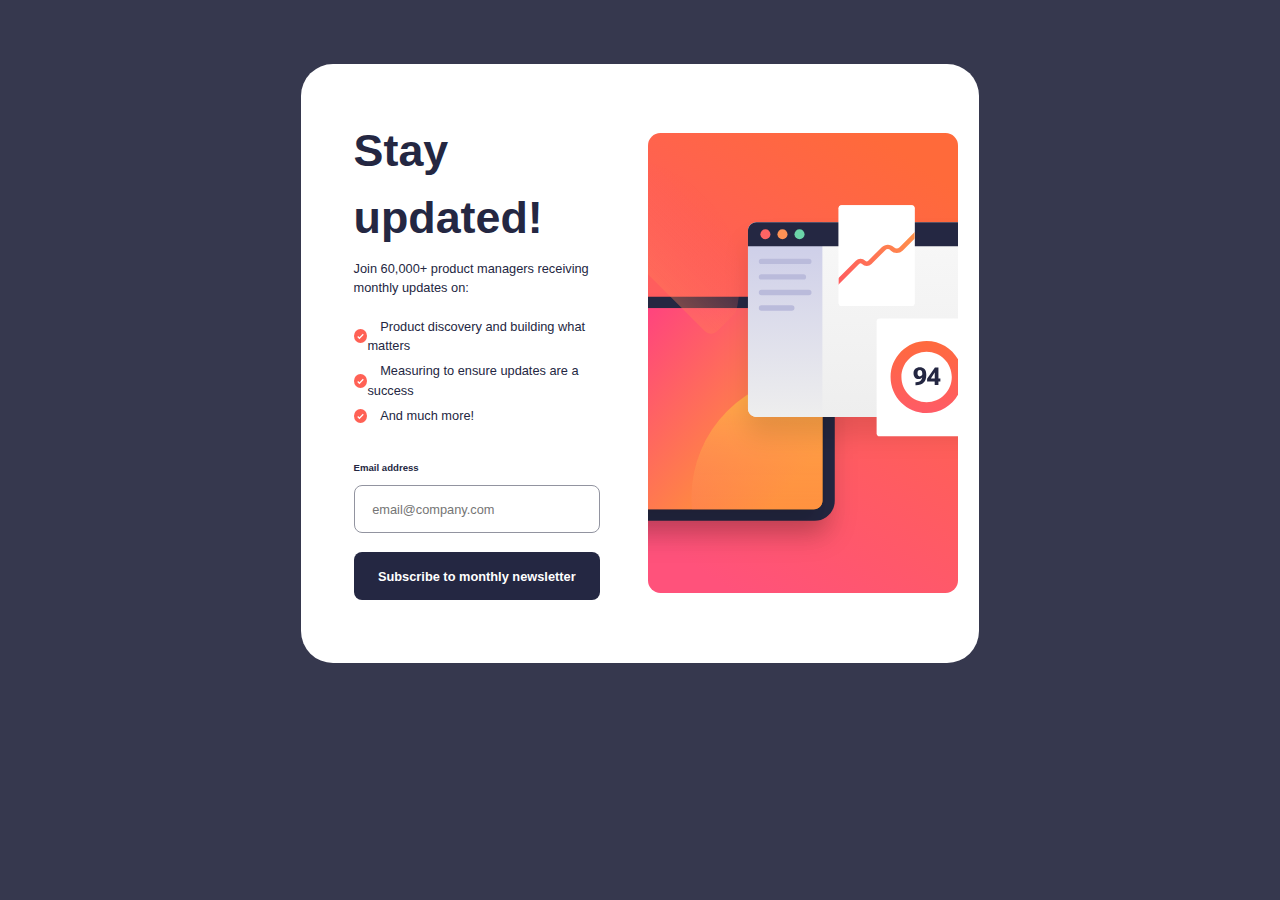
==== index.html @ 0b00ab98 "Newsletter sign up with success message main" ====
<!DOCTYPE html>
<html lang="en">

<head>
  <meta charset="UTF-8">
  <meta name="viewport" content="width=device-width, initial-scale=1.0">
  <!-- displays site properly based on user's device -->

  <link rel="icon" type="image/png" sizes="32x32" href="./assets/images/favicon-32x32.png">

  <!-- css -->
  <link rel="stylesheet" href="./css/style.css">
  <link rel="stylesheet" href="./css/mobile.css">

  <title>Frontend Mentor | Newsletter sign-up form with success message</title>
</head>

<body>

  <!-- Sign-up form start -->

  <main>
    <section class="bg-white">
      <div class="container">
        <picture>
          <source media="(max-width: 40.625rem)" srcset="./assets/images/illustration-sign-up-mobile.svg">
          <img src="./assets/images/illustration-sign-up-desktop.svg" alt="Sign-up illustration"
            class="sign-up-illustration">
        </picture>
        <div class="form-container">
          <h1>Stay updated!</h1>
          <p>Join 60,000+ product managers receiving monthly updates on:</p>
          <ul>
            <li><img src="./assets/images/icon-list.svg" alt="list icon">Product discovery and building what matters
            </li>
            <li><img src="./assets/images/icon-list.svg" alt="list icon">Measuring to ensure updates are a success</li>
            <li><img src="./assets/images/icon-list.svg" alt="list icon">And much more!</li>
          </ul>
          <form action="#" method="POST" class="form">
            <label for="email">Email address</label>
            <input pattern="[A-Za-z0-9._+-]+@[A-Za-z0-9 -]+\.[a-z]{2,}" type="email" id="email" name="email"
              placeholder="email@company.com" required>
            <button type="submit" aria-expanded="undefined" class="btn">Subscribe to monthly newsletter</button>
          </form>
        </div>

      </div>
    </section>
  </main>

  <!-- Sign-up form end -->

  <!-- Success message start -->

  <!-- Thanks for subscribing!

  A confirmation email has been sent to ash@loremcompany.com.
  Please open it and click the button inside to confirm your subscription.

  Dismiss message -->

  <!-- Success message end -->

  <!-- <div class="attribution">
    Challenge by <a href="https://www.frontendmentor.io?ref=challenge" target="_blank">Frontend Mentor</a>.
    Coded by <a href="#">Your Name Here</a>.
  </div> -->
</body>

</html>
---- css/style.css ----
@font-face {
  font-family: "Roboto";
  font-weight: 400;
  src: url( "../fonts/Roboto-Regular.ttf" ) format( "truetype" );
}

@font-face {
  font-family: "Roboto";
  font-weight: 700;
  src: url( "../fonts/Roboto-Regular.ttf" ) format( "truetype" );
}

:root {
  /* Primary color */
  --Color-Tomato: hsl(4, 100%, 67%);

  /* Neutral color */
  --Color-Dark-Slate-Grey: hsl(234, 29%, 20%);
  --Color-Charcoal-Grey: hsl(235, 18%, 26%);
  --Color-Grey: hsl(231, 7%, 60%);
  --Color-White: hsl(0, 0%, 100%);

  /* Font size */
  --Font-size-paragraph: 1em;
  --Font-size-09: 0.9em;
  --Font-size-08: 0.8em;
  --Font-size-06: 0.6em;

  /* Font family */
  --font-family: "Roboto", sans-serif;

  /* Font weight */
  --font-weight-400: 400;
  --font-weight-700: 700;

  /* Margins */
  --Margin-top-05rem: 0.5rem;
  --Margin-top-1rem: 1rem;
}

#root, #__next {
  isolation: isolate;
}

/* 1. Use a more-intuitive box-sizing model */
*, *::before, *::after {
  box-sizing: border-box;
}

/* 2. Remove default margin */
* {
  margin: 0;
}

body {
  /* 3. Add accessible line-height */
  background: var(--Color-Charcoal-Grey);
  color: var(--Color-Dark-Slate-Grey);
  font-family: var(--font-family);
  font-size: var(--Font-size-paragraph);
  font-weight: var(--font-weight-400);
  line-height: 1.5;

  /* 4. Improve text rendering */
  -webkit-font-smoothing: antialiased;
}

ul {
  list-style-type: none;
}

/* 5. Improve media defaults */
img, picture, video, canvas, svg {
  display: block;
  max-width: 100%;
  height: auto;
}

/* 6. Inherit fonts for form controls */
input, button, textarea, select {
  font: inherit;
}

/* 7. Avoid text overflows */
p, h1, h2, h3, h4, h5, h6 {
  overflow-wrap: break-word;
}

/* 8. Improve line wrapping */
p {
  text-wrap: pretty;
}
h1, h2, h3, h4, h5, h6 {
  text-wrap: balance;
}

/* White background */
.bg-white {
  background: var(--Color-White);
  margin: 4rem auto;
  width: 53%;
  padding: 1.3rem;
  border-radius: 2em;
}

.container {
  /* display: flex;
  flex-direction: row-reverse; */

  display: grid;
  grid-template-columns: repeat(2, 1fr);
  gap: 1rem;
  grid-auto-rows: 1fr;
  align-items: center;
}

picture {
  width: auto;
  order: 1;
}

/* form-container */
.form-container {
  display: flex;
  flex-direction: column;
  /* justify-content: center; */
  flex-wrap: wrap;
  width: auto;
  padding: 2rem;
}

.form-container ul, li {
  margin: 0;
  padding: 0;
}

.form-container ul {
  display: flex;
  flex-direction: column;
  justify-content: start;
  margin-top: var(--Margin-top-1rem);
  text-indent: var(--Font-size-08);
}

.form-container ul li {
  display: flex;
  align-items: center;
  font-size: var(--Font-size-08);
  margin: 0.2rem 0;
}

.form-container ul li img {
  width: 5.6%;
}

/* Text styling */
.form-container h1 {
  font-size: 2.8em;
}

.form-container p {
  font-size: var(--Font-size-08);
  margin-top: var(--Margin-top-05rem);
}

/* Form styling */
.form {
  display: flex;
  flex-direction: column;
  margin-top: var(--Margin-top-1rem);
}

/* Label styling */
.form label {
  font-size: var(--Font-size-06);
  font-weight: var(--font-weight-700);
  margin-top: var(--Margin-top-1rem);
}

/* Input styling */

.form input,
button {
  margin: 0.6rem 0;
  padding: 0.7rem 0;
  border-radius: 0.5rem;
}

.form input[type="email"] {
  background-color: transparent;
  border: 0.8px solid var(--Color-Grey);
  padding-left: 1.1em;
  outline: none;
}

.form input[type="email"]::placeholder {
  font-size: var(--Font-size-08);
}

/* Button styling */
.form button {
  background-color: var(--Color-Dark-Slate-Grey);
  color: var(--Color-White);
  font-weight: var(--font-weight-700);
  font-size: var(--Font-size-08);
  padding: 0.9rem 0;
  cursor: pointer;
  border: none;
  transition: all ease-in-out 0.2s;
}

.form button:hover {
  background-color: var(--Color-Tomato);
}
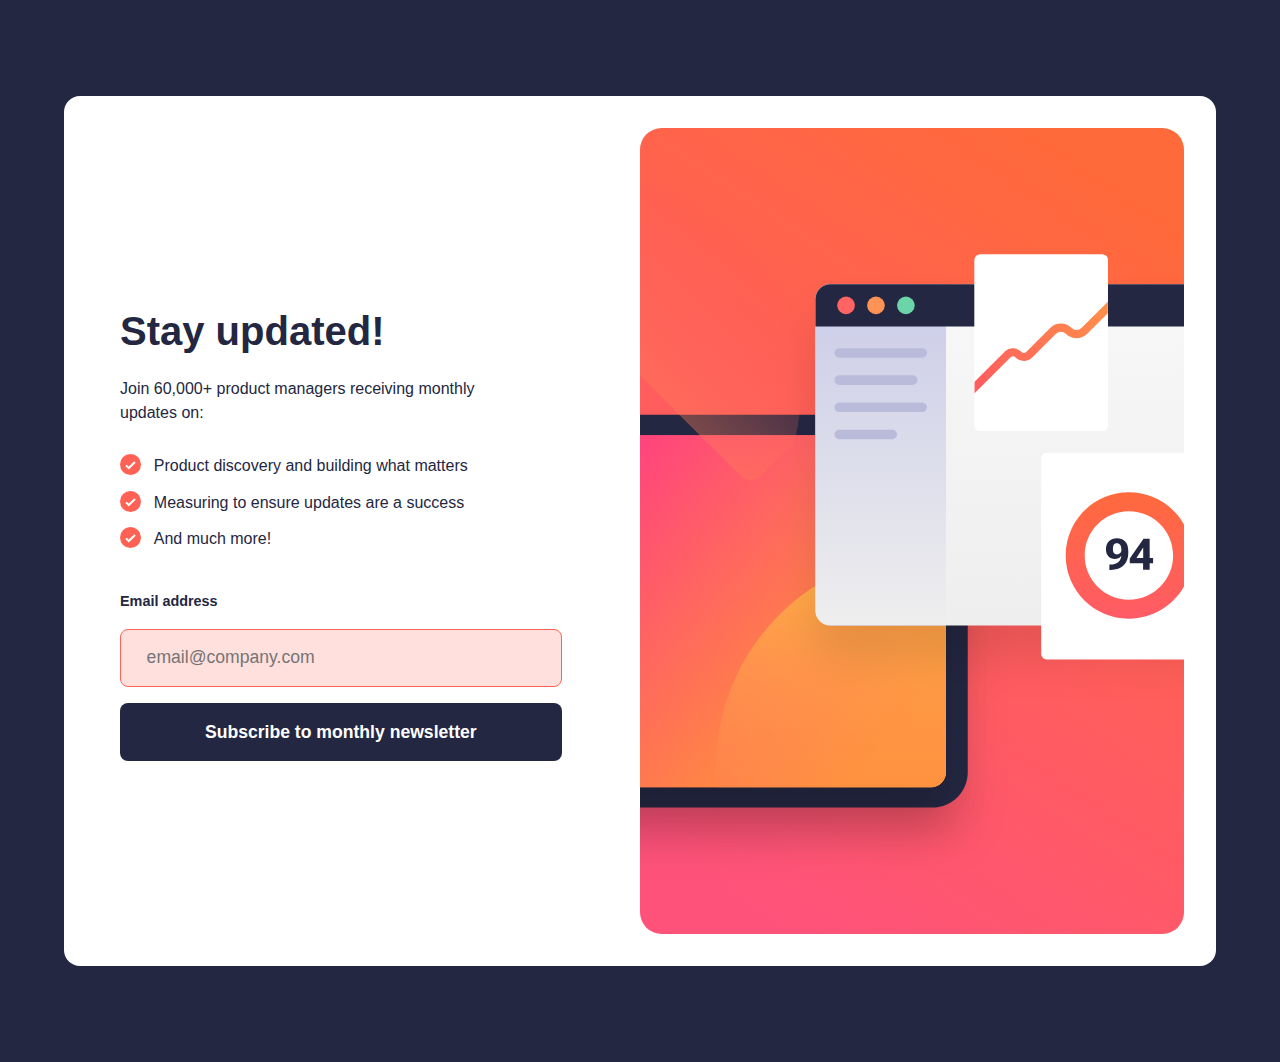
==== commit 4ba35b84: "newsletter sign up with success message main" ====
--- a/index.html
+++ b/index.html
@@ -10,7 +10,7 @@
 
   <!-- css -->
   <link rel="stylesheet" href="./css/style.css">
-  <link rel="stylesheet" href="./css/mobile.css">
+  <link rel="stylesheet" href="./css/desktop.css">
 
   <title>Frontend Mentor | Newsletter sign-up form with success message</title>
 </head>
@@ -21,29 +21,26 @@
 
   <main>
     <section class="bg-white">
-      <div class="container">
-        <picture>
-          <source media="(max-width: 40.625rem)" srcset="./assets/images/illustration-sign-up-mobile.svg">
-          <img src="./assets/images/illustration-sign-up-desktop.svg" alt="Sign-up illustration"
-            class="sign-up-illustration">
-        </picture>
-        <div class="form-container">
-          <h1>Stay updated!</h1>
-          <p>Join 60,000+ product managers receiving monthly updates on:</p>
-          <ul>
-            <li><img src="./assets/images/icon-list.svg" alt="list icon">Product discovery and building what matters
-            </li>
-            <li><img src="./assets/images/icon-list.svg" alt="list icon">Measuring to ensure updates are a success</li>
-            <li><img src="./assets/images/icon-list.svg" alt="list icon">And much more!</li>
-          </ul>
-          <form action="#" method="POST" class="form">
-            <label for="email">Email address</label>
-            <input pattern="[A-Za-z0-9._+-]+@[A-Za-z0-9 -]+\.[a-z]{2,}" type="email" id="email" name="email"
-              placeholder="email@company.com" required>
-            <button type="submit" aria-expanded="undefined" class="btn">Subscribe to monthly newsletter</button>
-          </form>
-        </div>
-
+      <picture>
+        <source media="(min-width: 680px)" srcset="./assets/images/illustration-sign-up-desktop.svg">
+        <img src="./assets/images/illustration-sign-up-mobile.svg" alt="Sign-up illustration"
+          class="sign-up-illustration">
+      </picture>
+      <div class="form-container">
+        <h1>Stay updated!</h1>
+        <p>Join 60,000+ product managers receiving monthly updates on:</p>
+        <ul>
+          <li><img src="./assets/images/icon-list.svg" alt="list icon">Product discovery and building what matters
+          </li>
+          <li><img src="./assets/images/icon-list.svg" alt="list icon">Measuring to ensure updates are a success</li>
+          <li><img src="./assets/images/icon-list.svg" alt="list icon">And much more!</li>
+        </ul>
+        <form action="#" method="POST" class="form">
+          <label for="email">Email address</label>
+          <input type="email" title="Valid email required" id="email" name="email" placeholder="email@company.com"
+            required>
+          <button type="submit" aria-expanded="undefined" class="btn">Subscribe to monthly newsletter</button>
+        </form>
       </div>
     </section>
   </main>
--- a/css/style.css
+++ b/css/style.css
@@ -1,7 +1,9 @@
 @font-face {
   font-family: "Roboto";
+  src: 
+    local( "Roboto" ),
+    url( "../fonts/Roboto-Regular.ttf" ) format( "truetype" );
   font-weight: 400;
-  src: url( "../fonts/Roboto-Regular.ttf" ) format( "truetype" );
 }
 
 @font-face {
@@ -21,9 +23,11 @@
   --Color-White: hsl(0, 0%, 100%);
 
   /* Font size */
-  --Font-size-paragraph: 1em;
+  --Font-size-button: 1.1em;
+  --Font-size-1: 1em;
   --Font-size-09: 0.9em;
   --Font-size-08: 0.8em;
+  --Font-size-07: 0.7em;
   --Font-size-06: 0.6em;
 
   /* Font family */
@@ -54,7 +58,7 @@
 
 body {
   /* 3. Add accessible line-height */
-  background: var(--Color-Charcoal-Grey);
+  /* background: var(--Color-Charcoal-Grey); */
   color: var(--Color-Dark-Slate-Grey);
   font-family: var(--font-family);
   font-size: var(--Font-size-paragraph);
@@ -95,7 +99,7 @@
 }
 
 /* White background */
-.bg-white {
+/* .bg-white {
   background: var(--Color-White);
   margin: 4rem auto;
   width: 53%;
@@ -104,9 +108,6 @@
 }
 
 .container {
-  /* display: flex;
-  flex-direction: row-reverse; */
-
   display: grid;
   grid-template-columns: repeat(2, 1fr);
   gap: 1rem;
@@ -117,16 +118,15 @@
 picture {
   width: auto;
   order: 1;
-}
+} */
 
 /* form-container */
-.form-container {
+/* .form-container {
   display: flex;
   flex-direction: column;
-  /* justify-content: center; */
   flex-wrap: wrap;
   width: auto;
-  padding: 2rem;
+  padding: 2em;
 }
 
 .form-container ul, li {
@@ -151,35 +151,35 @@
 
 .form-container ul li img {
   width: 5.6%;
-}
+} */
 
 /* Text styling */
-.form-container h1 {
+/* .form-container h1 {
   font-size: 2.8em;
 }
 
 .form-container p {
   font-size: var(--Font-size-08);
   margin-top: var(--Margin-top-05rem);
-}
+} */
 
 /* Form styling */
-.form {
+/* .form {
   display: flex;
   flex-direction: column;
   margin-top: var(--Margin-top-1rem);
-}
+} */
 
 /* Label styling */
-.form label {
+/* .form label {
   font-size: var(--Font-size-06);
   font-weight: var(--font-weight-700);
   margin-top: var(--Margin-top-1rem);
-}
+} */
 
 /* Input styling */
 
-.form input,
+/* .form input,
 button {
   margin: 0.6rem 0;
   padding: 0.7rem 0;
@@ -195,10 +195,10 @@
 
 .form input[type="email"]::placeholder {
   font-size: var(--Font-size-08);
-}
+} */
 
 /* Button styling */
-.form button {
+/* .form button {
   background-color: var(--Color-Dark-Slate-Grey);
   color: var(--Color-White);
   font-weight: var(--font-weight-700);
@@ -211,4 +211,95 @@
 
 .form button:hover {
   background-color: var(--Color-Tomato);
+} */
+
+/* ***************************************************************************************************** */
+
+/* Mobile first */
+
+.sign-up-illustration {
+  width: 100%;
+}
+
+/* bg-white */
+.bg-white {
+  background: var(--Color-White);
+}
+
+/* form-container */
+.form-container {
+  padding: 1.5em;
+}
+
+/* form-container Text */
+.form-container h1 {
+  font-size: 2.5em;
+}
+
+.form-container p {
+  margin-top: var(--Margin-top-1rem);
+}
+
+/* form-container List */
+.form-container ul {
+  margin: 0;
+  padding: 0;
+  margin-top: 1.8rem;
+}
+
+.form-container ul li {
+  display: flex;
+  align-items: start;
+  gap: 0.8rem;
+  margin: 0.8rem 0;
+}
+
+/* Form styling */
+.form {
+  display: flex;
+  flex-direction: column;
+  gap: 1rem;
+  margin-top: 2.5rem;
+}
+
+.form label {
+  font-size: var(--Font-size-09);
+  font-weight: var(--font-weight-700);
+}
+
+.form input {
+  border: 1px solid var(--Color-Dark-Slate-Grey);
+  outline: none;
+}
+
+.form input:not(:focus):invalid {
+  background: hsl(4, 100%, 67%, 20%);
+  border: 1px solid var(--Color-Tomato);
+  outline-color: var(--Color-Tomato);
+}
+
+.form input, .form button {
+  padding: var(--Margin-top-1rem);
+  border-radius: 0.5rem;
+}
+
+.form input::placeholder {
+  font-size: var(--Font-size-button);
+  padding: 0 .6rem;
+}
+
+.form button {
+  background: var(--Color-Dark-Slate-Grey);
+  color: var(--Color-White);
+  font-size: var(--Font-size-button);
+  font-weight: var(--font-weight-700);
+  border: none;
+  outline: none;
+  cursor: pointer;
+  transition: all ease-in-out 0.2s;
+}
+
+.form button:hover {
+  background: var(--Color-Tomato);
+  box-shadow: 4px 4px 14px var(--Color-Tomato);
 }--- a/css/desktop.css
+++ b/css/desktop.css
@@ -0,0 +1,24 @@
+/* Media query */
+
+@media (min-width: 650px) {
+  body {
+    background: var(--Color-Dark-Slate-Grey);
+  }
+  .bg-white {
+    display: grid;
+    grid-template-columns: repeat(2, 1fr);
+    width: 90%;
+    margin: 6rem auto;
+    align-items: center;
+    padding: 2rem;
+    border-radius: 1rem;
+  }
+
+  picture {
+    order: 1;
+  }
+
+  .form-container {
+    width: 90%;
+  }
+}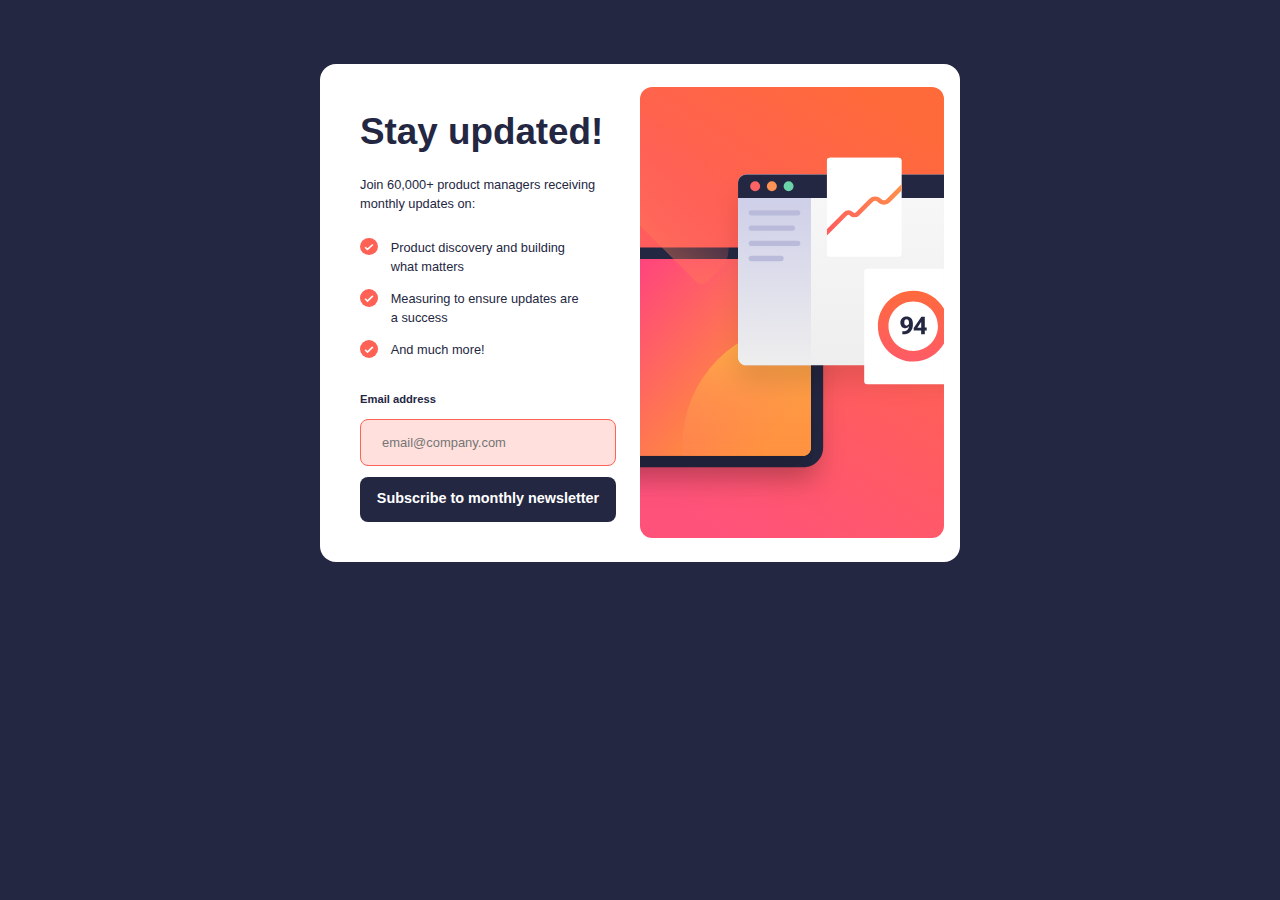
==== commit 168c0021: "newsletter sign up with success message main" ====
--- a/index.html
+++ b/index.html
@@ -44,24 +44,6 @@
       </div>
     </section>
   </main>
-
-  <!-- Sign-up form end -->
-
-  <!-- Success message start -->
-
-  <!-- Thanks for subscribing!
-
-  A confirmation email has been sent to ash@loremcompany.com.
-  Please open it and click the button inside to confirm your subscription.
-
-  Dismiss message -->
-
-  <!-- Success message end -->
-
-  <!-- <div class="attribution">
-    Challenge by <a href="https://www.frontendmentor.io?ref=challenge" target="_blank">Frontend Mentor</a>.
-    Coded by <a href="#">Your Name Here</a>.
-  </div> -->
 </body>
 
 </html>--- a/css/style.css
+++ b/css/style.css
@@ -224,6 +224,7 @@
 /* bg-white */
 .bg-white {
   background: var(--Color-White);
+  box-shadow: 4px 6px var(0, 0, 0, 0.2);
 }
 
 /* form-container */
@@ -233,10 +234,11 @@
 
 /* form-container Text */
 .form-container h1 {
-  font-size: 2.5em;
+  font-size: clamp(1.9rem, 1.095rem + 1.895vw, 2.8rem);
 }
 
 .form-container p {
+  font-size: clamp(0.8rem, 0.621rem + 0.421vw, 1rem);
   margin-top: var(--Margin-top-1rem);
 }
 
@@ -252,6 +254,7 @@
   align-items: start;
   gap: 0.8rem;
   margin: 0.8rem 0;
+  font-size: clamp(0.8rem, 0.621rem + 0.421vw, 1rem);
 }
 
 /* Form styling */
@@ -263,7 +266,7 @@
 }
 
 .form label {
-  font-size: var(--Font-size-09);
+  font-size: clamp(0.7rem, 0.521rem + 0.421vw, 0.9rem);
   font-weight: var(--font-weight-700);
 }
 
@@ -284,14 +287,14 @@
 }
 
 .form input::placeholder {
-  font-size: var(--Font-size-button);
+  font-size: clamp(0.8rem, 0.532rem + 0.632vw, 1.1rem);
   padding: 0 .6rem;
 }
 
 .form button {
   background: var(--Color-Dark-Slate-Grey);
   color: var(--Color-White);
-  font-size: var(--Font-size-button);
+  font-size: clamp(0.8rem, 0.532rem + 0.632vw, 1.1rem);
   font-weight: var(--font-weight-700);
   border: none;
   outline: none;
--- a/css/desktop.css
+++ b/css/desktop.css
@@ -1,6 +1,6 @@
 /* Media query */
 
-@media (min-width: 650px) {
+@media (min-width: 680px) and (max-width: 767px) {
   body {
     background: var(--Color-Dark-Slate-Grey);
   }
@@ -10,15 +10,329 @@
     width: 90%;
     margin: 6rem auto;
     align-items: center;
-    padding: 2rem;
-    border-radius: 1rem;
-  }
-
-  picture {
-    order: 1;
-  }
-
-  .form-container {
-    width: 90%;
-  }
-}+    padding: 1em;
+    border-radius: 1rem;
+  }
+
+  picture {
+    order: 1;
+  }
+
+  /* form-container */
+.form-container {
+  padding: 1.5em;
+}
+
+/* form-container Text */
+/* .form-container h1 {
+  font-size: 1.9em;
+} */
+
+.form-container p {
+  /* font-size: .9em; */
+  text-wrap: pretty;
+}
+
+/* form-container List */
+.form-container ul {
+  margin-top: 1.5rem;
+}
+
+.form-container ul img {
+  width: 7%;
+}
+
+.form-container ul li {
+  /* font-size: .9em; */
+  text-wrap: pretty;
+}
+
+/* Form styling */
+.form {
+  margin-top: 2rem;
+  gap: .7rem;
+}
+
+.form input::placeholder {
+  padding: 0 .6rem;
+}
+
+.form input, .form button {
+  /* font-size: .8em; */
+  padding: .8em;
+}
+}
+
+/* CSS for tablets in landscape */
+@media (min-width: 768px) and (max-width: 1024px) {
+  body {
+    background: var(--Color-Dark-Slate-Grey);
+  }
+  .bg-white {
+    display: grid;
+    grid-template-columns: repeat(2, 1fr);
+    width: 70%;
+    margin: 6rem auto;
+    align-items: center;
+    padding: 1em;
+    border-radius: 1rem;
+  }
+
+  picture {
+    order: 1;
+  }
+
+  /* form-container */
+.form-container {
+  padding: 1.5em;
+}
+
+/* form-container Text */
+/* .form-container h1 {
+  font-size: 1.9em;
+} */
+
+.form-container p {
+  /* font-size: .9em; */
+  text-wrap: pretty;
+}
+
+/* form-container List */
+.form-container ul {
+  margin-top: 1.5rem;
+}
+
+.form-container ul img {
+  width: 7%;
+}
+
+.form-container ul li {
+  /* font-size: .9em; */
+  text-wrap: pretty;
+}
+
+/* Form styling */
+.form {
+  margin-top: 2rem;
+  gap: .7rem;
+}
+
+.form input::placeholder {
+  padding: 0 .6rem;
+}
+
+.form input, .form button {
+  /* font-size: .8em; */
+  padding: .8em;
+}
+}
+
+/* CSS for small laptops */
+@media (min-width: 1025px) and (max-width: 1280px) {
+  body {
+    background: var(--Color-Dark-Slate-Grey);
+  }
+  .bg-white {
+    display: grid;
+    grid-template-columns: repeat(2, 1fr);
+    width: 50%;
+    margin: 4rem auto;
+    align-items: center;
+    padding: 1em;
+    border-radius: 1rem;
+  }
+
+  picture {
+    order: 1;
+  }
+
+  /* form-container */
+.form-container {
+  padding: 1.5em;
+}
+
+/* form-container Text */
+.form-container h1 {
+  font-size: 2.3em;
+}
+
+.form-container p {
+  font-size: .8em;
+  text-wrap: pretty;
+}
+
+/* form-container List */
+.form-container ul {
+  margin-top: 1.5rem;
+}
+
+.form-container ul img {
+  width: 7%;
+}
+
+.form-container ul li {
+  font-size: .8em;
+  text-wrap: pretty;
+}
+
+/* Form styling */
+.form {
+  margin-top: 2rem;
+  gap: .7rem;
+}
+
+.form label {
+  font-size: .7em;
+}
+
+.form input::placeholder {
+  font-size: .9em;
+  padding: 0 .6rem;
+}
+
+.form input, .form button {
+  font-size: .9em;
+  padding: .8em;
+}
+}
+
+/* CSS for regular desktops */
+@media (min-width: 1281px) and (max-width: 1440px) {
+  body {
+    background: var(--Color-Dark-Slate-Grey);
+  }
+  .bg-white {
+    display: grid;
+    grid-template-columns: repeat(2, 1fr);
+    width: 50%;
+    margin: 4rem auto;
+    align-items: center;
+    padding: 1em;
+    border-radius: 1rem;
+  }
+
+  picture {
+    order: 1;
+  }
+
+  /* form-container */
+.form-container {
+  padding: 1.5em;
+}
+
+/* form-container Text */
+.form-container h1 {
+  font-size: 2.4em;
+}
+
+.form-container p {
+  font-size: .8em;
+  text-wrap: pretty;
+}
+
+/* form-container List */
+.form-container ul {
+  margin-top: 1.5rem;
+}
+
+.form-container ul img {
+  width: 7%;
+}
+
+.form-container ul li {
+  font-size: .8em;
+  text-wrap: pretty;
+}
+
+/* Form styling */
+.form {
+  margin-top: 2rem;
+  gap: .7rem;
+}
+
+.form label {
+  font-size: .7em;
+}
+
+.form input::placeholder {
+  font-size: .9em;
+  padding: 0 .6rem;
+}
+
+.form input, .form button {
+  font-size: .9em;
+  padding: .8em;
+}
+}
+
+/* CSS for large desktops */
+@media (min-width: 1921px) {
+  body {
+    background: var(--Color-Dark-Slate-Grey);
+  }
+  .bg-white {
+    display: grid;
+    grid-template-columns: repeat(2, 1fr);
+    width: 50%;
+    margin: 4rem auto;
+    align-items: center;
+    padding: 1em;
+    border-radius: 1rem;
+  }
+
+  picture {
+    order: 1;
+  }
+
+  /* form-container */
+.form-container {
+  padding: 1.5em;
+}
+
+/* form-container Text */
+.form-container h1 {
+  font-size: 2.8em;
+}
+
+.form-container p {
+  font-size: .8em;
+  text-wrap: pretty;
+}
+
+/* form-container List */
+.form-container ul {
+  margin-top: 1.5rem;
+}
+
+.form-container ul img {
+  width: 7%;
+}
+
+.form-container ul li {
+  font-size: .8em;
+  text-wrap: pretty;
+}
+
+/* Form styling */
+.form {
+  margin-top: 2rem;
+  gap: .7rem;
+}
+
+.form label {
+  font-size: .7em;
+}
+
+.form input::placeholder {
+  font-size: .9em;
+  padding: 0 .6rem;
+}
+
+.form input, .form button {
+  font-size: .9em;
+  padding: .8em;
+}
+}
+
+
+
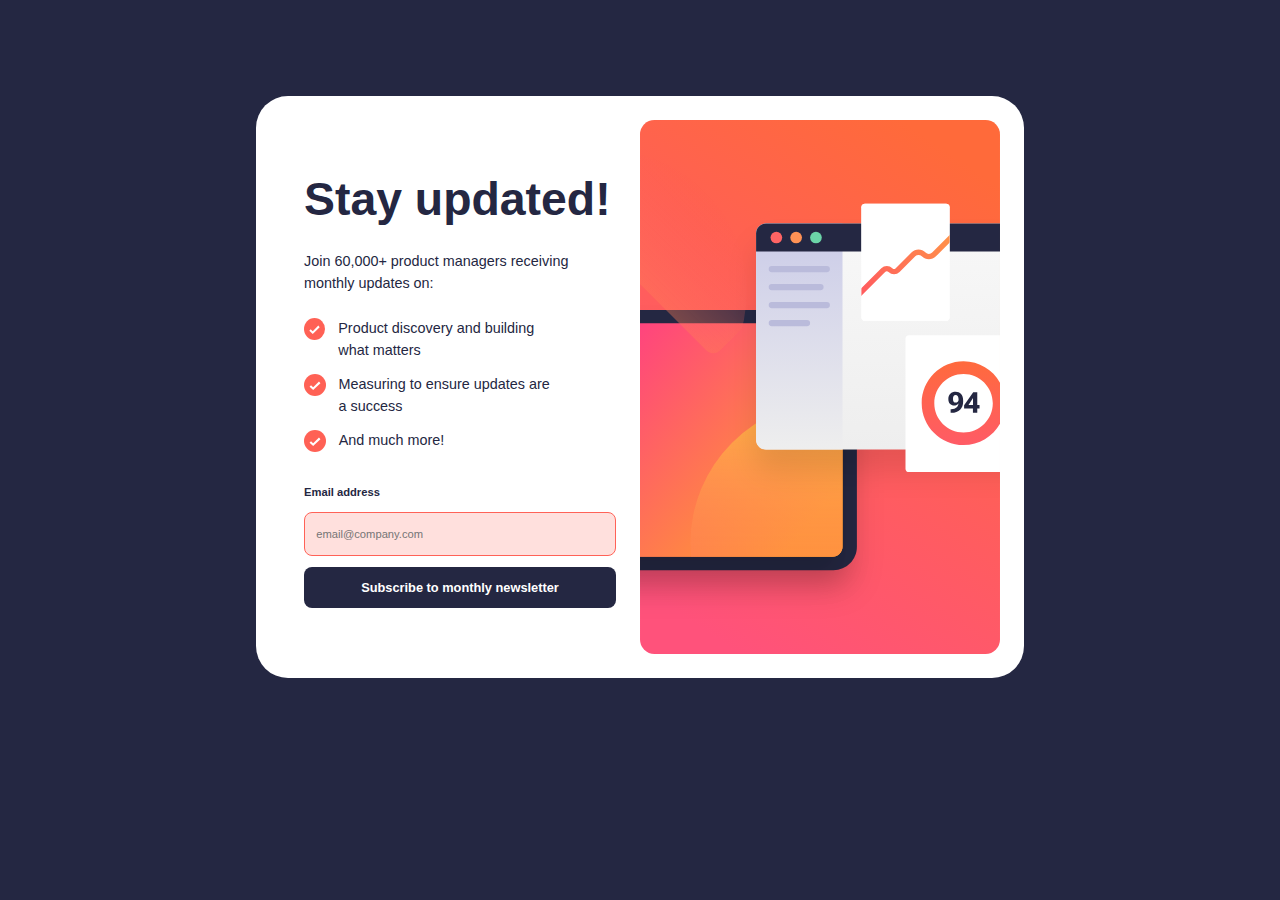
==== commit d3ed5b3f: "newsletter sign up with success message main" ====
--- a/index.html
+++ b/index.html
@@ -22,7 +22,7 @@
   <main>
     <section class="bg-white">
       <picture>
-        <source media="(min-width: 680px)" srcset="./assets/images/illustration-sign-up-desktop.svg">
+        <source media="(min-width: 540px)" srcset="./assets/images/illustration-sign-up-desktop.svg">
         <img src="./assets/images/illustration-sign-up-mobile.svg" alt="Sign-up illustration"
           class="sign-up-illustration">
       </picture>
--- a/css/style.css
+++ b/css/style.css
@@ -98,123 +98,6 @@
   text-wrap: balance;
 }
 
-/* White background */
-/* .bg-white {
-  background: var(--Color-White);
-  margin: 4rem auto;
-  width: 53%;
-  padding: 1.3rem;
-  border-radius: 2em;
-}
-
-.container {
-  display: grid;
-  grid-template-columns: repeat(2, 1fr);
-  gap: 1rem;
-  grid-auto-rows: 1fr;
-  align-items: center;
-}
-
-picture {
-  width: auto;
-  order: 1;
-} */
-
-/* form-container */
-/* .form-container {
-  display: flex;
-  flex-direction: column;
-  flex-wrap: wrap;
-  width: auto;
-  padding: 2em;
-}
-
-.form-container ul, li {
-  margin: 0;
-  padding: 0;
-}
-
-.form-container ul {
-  display: flex;
-  flex-direction: column;
-  justify-content: start;
-  margin-top: var(--Margin-top-1rem);
-  text-indent: var(--Font-size-08);
-}
-
-.form-container ul li {
-  display: flex;
-  align-items: center;
-  font-size: var(--Font-size-08);
-  margin: 0.2rem 0;
-}
-
-.form-container ul li img {
-  width: 5.6%;
-} */
-
-/* Text styling */
-/* .form-container h1 {
-  font-size: 2.8em;
-}
-
-.form-container p {
-  font-size: var(--Font-size-08);
-  margin-top: var(--Margin-top-05rem);
-} */
-
-/* Form styling */
-/* .form {
-  display: flex;
-  flex-direction: column;
-  margin-top: var(--Margin-top-1rem);
-} */
-
-/* Label styling */
-/* .form label {
-  font-size: var(--Font-size-06);
-  font-weight: var(--font-weight-700);
-  margin-top: var(--Margin-top-1rem);
-} */
-
-/* Input styling */
-
-/* .form input,
-button {
-  margin: 0.6rem 0;
-  padding: 0.7rem 0;
-  border-radius: 0.5rem;
-}
-
-.form input[type="email"] {
-  background-color: transparent;
-  border: 0.8px solid var(--Color-Grey);
-  padding-left: 1.1em;
-  outline: none;
-}
-
-.form input[type="email"]::placeholder {
-  font-size: var(--Font-size-08);
-} */
-
-/* Button styling */
-/* .form button {
-  background-color: var(--Color-Dark-Slate-Grey);
-  color: var(--Color-White);
-  font-weight: var(--font-weight-700);
-  font-size: var(--Font-size-08);
-  padding: 0.9rem 0;
-  cursor: pointer;
-  border: none;
-  transition: all ease-in-out 0.2s;
-}
-
-.form button:hover {
-  background-color: var(--Color-Tomato);
-} */
-
-/* ***************************************************************************************************** */
-
 /* Mobile first */
 
 .sign-up-illustration {
@@ -234,11 +117,11 @@
 
 /* form-container Text */
 .form-container h1 {
-  font-size: clamp(1.9rem, 1.095rem + 1.895vw, 2.8rem);
+  font-size: 2.8em;
 }
 
 .form-container p {
-  font-size: clamp(0.8rem, 0.621rem + 0.421vw, 1rem);
+  font-size: 1em;
   margin-top: var(--Margin-top-1rem);
 }
 
@@ -253,8 +136,8 @@
   display: flex;
   align-items: start;
   gap: 0.8rem;
+  font-size: 1em;
   margin: 0.8rem 0;
-  font-size: clamp(0.8rem, 0.621rem + 0.421vw, 1rem);
 }
 
 /* Form styling */
@@ -266,7 +149,7 @@
 }
 
 .form label {
-  font-size: clamp(0.7rem, 0.521rem + 0.421vw, 0.9rem);
+  font-size: 0.8em;
   font-weight: var(--font-weight-700);
 }
 
@@ -278,7 +161,6 @@
 .form input:not(:focus):invalid {
   background: hsl(4, 100%, 67%, 20%);
   border: 1px solid var(--Color-Tomato);
-  outline-color: var(--Color-Tomato);
 }
 
 .form input, .form button {
@@ -287,14 +169,13 @@
 }
 
 .form input::placeholder {
-  font-size: clamp(0.8rem, 0.532rem + 0.632vw, 1.1rem);
-  padding: 0 .6rem;
+  font-size: 1em;
 }
 
 .form button {
   background: var(--Color-Dark-Slate-Grey);
   color: var(--Color-White);
-  font-size: clamp(0.8rem, 0.532rem + 0.632vw, 1.1rem);
+  font-size: 1em;
   font-weight: var(--font-weight-700);
   border: none;
   outline: none;
--- a/css/desktop.css
+++ b/css/desktop.css
@@ -1,6 +1,6 @@
 /* Media query */
 
-@media (min-width: 680px) and (max-width: 767px) {
+@media (min-width: 540px) and (max-width: 767px) {
   body {
     background: var(--Color-Dark-Slate-Grey);
   }
@@ -11,55 +11,60 @@
     margin: 6rem auto;
     align-items: center;
     padding: 1em;
-    border-radius: 1rem;
-  }
-
-  picture {
-    order: 1;
-  }
-
-  /* form-container */
-.form-container {
-  padding: 1.5em;
-}
-
-/* form-container Text */
-/* .form-container h1 {
-  font-size: 1.9em;
-} */
-
-.form-container p {
-  /* font-size: .9em; */
-  text-wrap: pretty;
-}
-
-/* form-container List */
-.form-container ul {
-  margin-top: 1.5rem;
-}
-
-.form-container ul img {
-  width: 7%;
-}
-
-.form-container ul li {
-  /* font-size: .9em; */
-  text-wrap: pretty;
-}
-
-/* Form styling */
-.form {
-  margin-top: 2rem;
-  gap: .7rem;
-}
-
-.form input::placeholder {
-  padding: 0 .6rem;
-}
-
-.form input, .form button {
-  /* font-size: .8em; */
-  padding: .8em;
+    border-radius: 2rem;
+  }
+
+  picture {
+    order: 1;
+  }
+
+  /* form-container */
+.form-container {
+  padding: 1.5em;
+}
+
+/* form-container Text */
+.form-container h1 {
+  font-size: clamp(1.7rem, 0.748rem + 2.819vw, 2.1rem);
+}
+
+.form-container p {
+  font-size: clamp(0.7rem, 0.224rem + 1.41vw, 0.9rem);
+  text-wrap: pretty;
+}
+
+/* form-container List */
+.form-container ul {
+  margin-top: 1.5rem;
+}
+
+.form-container ul img {
+  width: 7%;
+}
+
+.form-container ul li {
+  font-size: clamp(0.7rem, 0.224rem + 1.41vw, 0.9rem);
+  text-wrap: pretty;
+}
+
+.form input::placeholder {
+  font-size: .7rem;
+}
+
+/* Form styling */
+.form {
+  margin-top: 1.5rem;
+  gap: .7rem;
+}
+
+.form label {
+  font-size: .6em;
+}
+
+.form input,
+.form button {
+  font-size: .7rem;
+  padding: .7rem;
 }
 }
 
@@ -71,44 +76,48 @@
   .bg-white {
     display: grid;
     grid-template-columns: repeat(2, 1fr);
-    width: 70%;
+    width: 80%;
     margin: 6rem auto;
     align-items: center;
-    padding: 1em;
-    border-radius: 1rem;
-  }
-
-  picture {
-    order: 1;
-  }
-
-  /* form-container */
-.form-container {
-  padding: 1.5em;
-}
-
-/* form-container Text */
-/* .form-container h1 {
-  font-size: 1.9em;
-} */
-
-.form-container p {
-  /* font-size: .9em; */
-  text-wrap: pretty;
-}
-
-/* form-container List */
-.form-container ul {
-  margin-top: 1.5rem;
-}
-
-.form-container ul img {
-  width: 7%;
-}
-
-.form-container ul li {
-  /* font-size: .9em; */
-  text-wrap: pretty;
+    padding: 1.5em;
+    border-radius: 2rem;
+  }
+
+  picture {
+    order: 1;
+  }
+
+  /* form-container */
+.form-container {
+  padding: 1.5em;
+}
+
+/* form-container Text */
+.form-container h1 {
+  font-size: clamp(2.1rem, -0.6rem + 5.625vw, 3rem);
+}
+
+.form-container p {
+  font-size: clamp(0.9rem, 0.6rem + 0.625vw, 1rem);
+  text-wrap: pretty;
+}
+
+/* form-container List */
+.form-container ul {
+  margin-top: 1.5rem;
+}
+
+.form-container ul img {
+  width: 7%;
+}
+
+.form-container ul li {
+  font-size: clamp(0.9rem, 0.6rem + 0.625vw, 1rem);
+  text-wrap: pretty;
+}
+
+.form input::placeholder {
+  font-size: .7rem;
 }
 
 /* Form styling */
@@ -117,13 +126,14 @@
   gap: .7rem;
 }
 
-.form input::placeholder {
-  padding: 0 .6rem;
-}
-
-.form input, .form button {
-  /* font-size: .8em; */
-  padding: .8em;
+.form label {
+  font-size: .7em;
+}
+
+.form input,
+.form button {
+  font-size: .9rem;
+  padding: .8rem;
 }
 }
 
@@ -135,44 +145,48 @@
   .bg-white {
     display: grid;
     grid-template-columns: repeat(2, 1fr);
-    width: 50%;
-    margin: 4rem auto;
-    align-items: center;
-    padding: 1em;
-    border-radius: 1rem;
-  }
-
-  picture {
-    order: 1;
-  }
-
-  /* form-container */
-.form-container {
-  padding: 1.5em;
-}
-
-/* form-container Text */
-.form-container h1 {
-  font-size: 2.3em;
-}
-
-.form-container p {
-  font-size: .8em;
-  text-wrap: pretty;
-}
-
-/* form-container List */
-.form-container ul {
-  margin-top: 1.5rem;
-}
-
-.form-container ul img {
-  width: 7%;
-}
-
-.form-container ul li {
-  font-size: .8em;
-  text-wrap: pretty;
+    width: 60%;
+    margin: 6rem auto;
+    align-items: center;
+    padding: 1.5em;
+    border-radius: 2rem;
+  }
+
+  picture {
+    order: 1;
+  }
+
+  /* form-container */
+.form-container {
+  padding: 1.5em;
+}
+
+/* form-container Text */
+.form-container h1 {
+  font-size: clamp(1.7rem, -3.124rem + 7.529vw, 2.9rem);
+}
+
+.form-container p {
+  font-size: clamp(0.7rem, 0.224rem + 1.41vw, 0.9rem);
+  text-wrap: pretty;
+}
+
+/* form-container List */
+.form-container ul {
+  margin-top: 1.5rem;
+}
+
+.form-container ul img {
+  width: 7%;
+}
+
+.form-container ul li {
+  font-size: clamp(0.7rem, 0.224rem + 1.41vw, 0.9rem);
+  text-wrap: pretty;
+}
+
+.form input::placeholder {
+  font-size: .7rem;
 }
 
 /* Form styling */
@@ -185,14 +199,10 @@
   font-size: .7em;
 }
 
-.form input::placeholder {
-  font-size: .9em;
-  padding: 0 .6rem;
-}
-
-.form input, .form button {
-  font-size: .9em;
-  padding: .8em;
+.form input,
+.form button {
+  font-size: .8rem;
+  padding: .7rem;
 }
 }
 
@@ -204,44 +214,48 @@
   .bg-white {
     display: grid;
     grid-template-columns: repeat(2, 1fr);
-    width: 50%;
+    width: 56%;
     margin: 4rem auto;
     align-items: center;
-    padding: 1em;
-    border-radius: 1rem;
-  }
-
-  picture {
-    order: 1;
-  }
-
-  /* form-container */
-.form-container {
-  padding: 1.5em;
-}
-
-/* form-container Text */
-.form-container h1 {
-  font-size: 2.4em;
-}
-
-.form-container p {
-  font-size: .8em;
-  text-wrap: pretty;
-}
-
-/* form-container List */
-.form-container ul {
-  margin-top: 1.5rem;
-}
-
-.form-container ul img {
-  width: 7%;
-}
-
-.form-container ul li {
-  font-size: .8em;
-  text-wrap: pretty;
+    padding: 1.5em;
+    border-radius: 2rem;
+  }
+
+  picture {
+    order: 1;
+  }
+
+  /* form-container */
+.form-container {
+  padding: 1.5em;
+}
+
+/* form-container Text */
+.form-container h1 {
+  font-size: clamp(1.7rem, -3.124rem + 7.529vw, 2.9rem);
+}
+
+.form-container p {
+  font-size: clamp(0.7rem, 0.224rem + 1.41vw, 0.9rem);
+  text-wrap: pretty;
+}
+
+/* form-container List */
+.form-container ul {
+  margin-top: 1.5rem;
+}
+
+.form-container ul img {
+  width: 7%;
+}
+
+.form-container ul li {
+  font-size: clamp(0.7rem, 0.224rem + 1.41vw, 0.9rem);
+  text-wrap: pretty;
+}
+
+.form input::placeholder {
+  font-size: .7rem;
 }
 
 /* Form styling */
@@ -254,14 +268,10 @@
   font-size: .7em;
 }
 
-.form input::placeholder {
-  font-size: .9em;
-  padding: 0 .6rem;
-}
-
-.form input, .form button {
-  font-size: .9em;
-  padding: .8em;
+.form input,
+.form button {
+  font-size: .9rem;
+  padding: .8rem;
 }
 }
 
@@ -273,44 +283,48 @@
   .bg-white {
     display: grid;
     grid-template-columns: repeat(2, 1fr);
-    width: 50%;
+    width: 60%;
     margin: 4rem auto;
     align-items: center;
-    padding: 1em;
-    border-radius: 1rem;
-  }
-
-  picture {
-    order: 1;
-  }
-
-  /* form-container */
-.form-container {
-  padding: 1.5em;
-}
-
-/* form-container Text */
-.form-container h1 {
-  font-size: 2.8em;
-}
-
-.form-container p {
-  font-size: .8em;
-  text-wrap: pretty;
-}
-
-/* form-container List */
-.form-container ul {
-  margin-top: 1.5rem;
-}
-
-.form-container ul img {
-  width: 7%;
-}
-
-.form-container ul li {
-  font-size: .8em;
-  text-wrap: pretty;
+    padding: 1.5em;
+    border-radius: 2rem;
+  }
+
+  picture {
+    order: 1;
+  }
+
+  /* form-container */
+.form-container {
+  padding: 1.5em;
+}
+
+/* form-container Text */
+.form-container h1 {
+  font-size: clamp(1.7rem, -3.124rem + 7.529vw, 2.9rem);
+}
+
+.form-container p {
+  font-size: clamp(0.7rem, 0.224rem + 1.41vw, 0.9rem);
+  text-wrap: pretty;
+}
+
+/* form-container List */
+.form-container ul {
+  margin-top: 1.5rem;
+}
+
+.form-container ul img {
+  width: 7%;
+}
+
+.form-container ul li {
+  font-size: clamp(0.7rem, 0.224rem + 1.41vw, 0.9rem);
+  text-wrap: pretty;
+}
+
+.form input::placeholder {
+  font-size: .7rem;
 }
 
 /* Form styling */
@@ -323,16 +337,12 @@
   font-size: .7em;
 }
 
-.form input::placeholder {
-  font-size: .9em;
-  padding: 0 .6rem;
-}
-
-.form input, .form button {
-  font-size: .9em;
-  padding: .8em;
-}
-}
-
-
-
+.form input,
+.form button {
+  font-size: .9rem;
+  padding: .8rem;
+}
+}
+
+
+
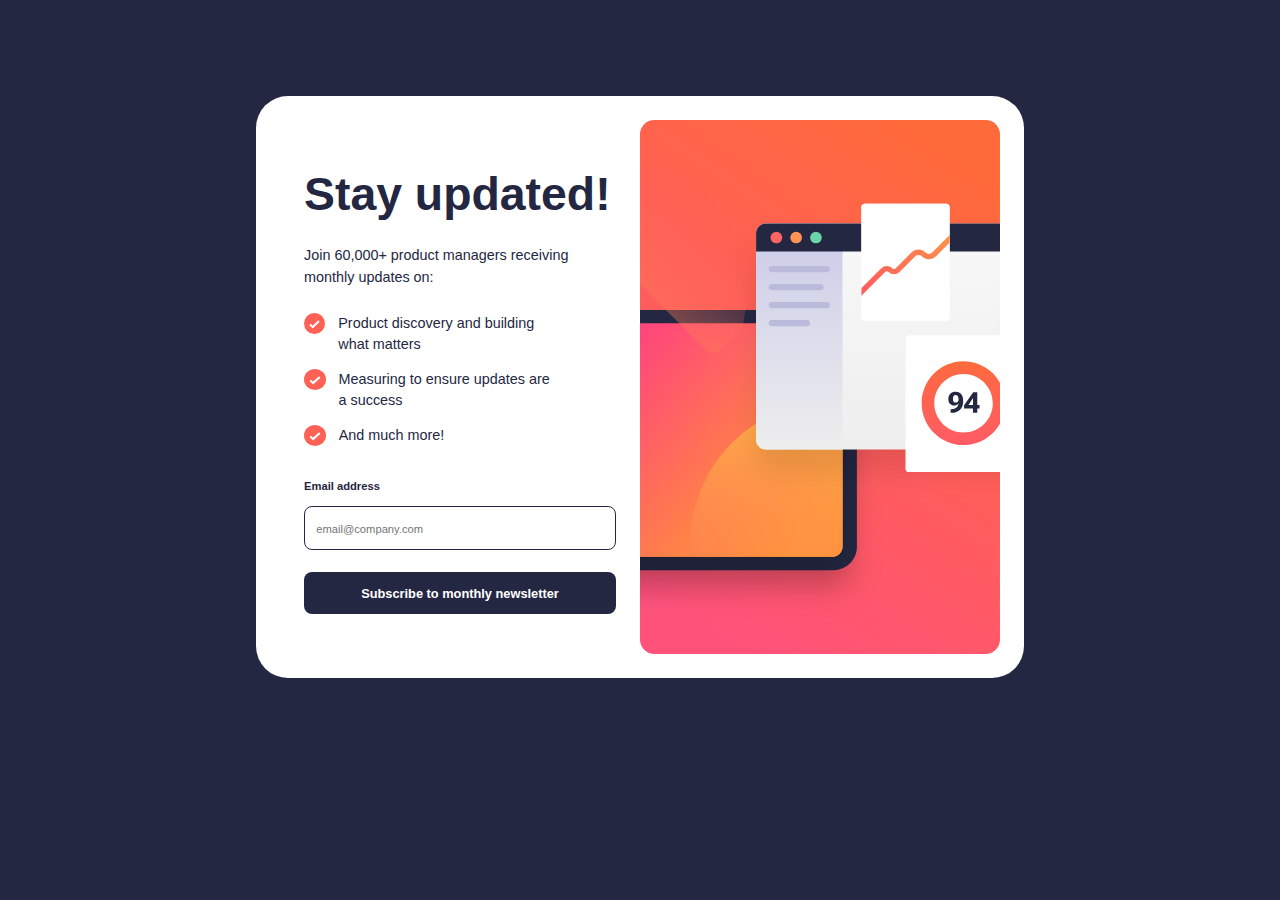
==== commit 7a4f91c1: "newsletter sign up with success message main" ====
--- a/index.html
+++ b/index.html
@@ -11,6 +11,9 @@
   <!-- css -->
   <link rel="stylesheet" href="./css/style.css">
   <link rel="stylesheet" href="./css/desktop.css">
+
+  <!-- JS -->
+  <script defer src="./js/main.js"></script>
 
   <title>Frontend Mentor | Newsletter sign-up form with success message</title>
 </head>
@@ -35,12 +38,30 @@
           <li><img src="./assets/images/icon-list.svg" alt="list icon">Measuring to ensure updates are a success</li>
           <li><img src="./assets/images/icon-list.svg" alt="list icon">And much more!</li>
         </ul>
-        <form action="#" method="POST" class="form">
+
+        <form action="#" method="POST" class="form" id="subscription-form" novalidate>
           <label for="email">Email address</label>
           <input type="email" title="Valid email required" id="email" name="email" placeholder="email@company.com"
             required>
+          <div class="form-field__messages" aria-live="polite"></div>
           <button type="submit" aria-expanded="undefined" class="btn">Subscribe to monthly newsletter</button>
         </form>
+      </div>
+    </section>
+
+    <section id="success-message">
+      <div class="container flex">
+        <div class="content">
+          <picture>
+            <img src="./assets/images/icon-success.svg" alt="success message icon" class="success-icon">
+          </picture>
+          <h1>Thanks for subscribing!</h1>
+          <p>A confirmation email has been sent to <span>ash@loremcompany.com</span>.
+            Please open it and click the button inside to confirm your subscription.</p>
+        </div>
+        <div class="btn">
+          <button type="button">Dismiss message</button>
+        </div>
       </div>
     </section>
   </main>
--- a/css/style.css
+++ b/css/style.css
@@ -158,10 +158,10 @@
   outline: none;
 }
 
-.form input:not(:focus):invalid {
+/* .form input:not(:focus):invalid {
   background: hsl(4, 100%, 67%, 20%);
   border: 1px solid var(--Color-Tomato);
-}
+} */
 
 .form input, .form button {
   padding: var(--Margin-top-1rem);
@@ -186,4 +186,211 @@
 .form button:hover {
   background: var(--Color-Tomato);
   box-shadow: 4px 4px 14px var(--Color-Tomato);
+}
+
+/* ********************************************************************** */
+
+/* Success-message */
+
+.container {
+  background: var(--Color-White);
+  padding: 1.5em;
+}
+
+.flex {
+  margin: 4rem auto;
+  display: flex;
+  flex-direction: column;
+  justify-content: center;
+  gap: 14rem;
+}
+
+.content h1, .content p {
+  margin-top: 2rem;
+  width: 100%;
+  text-wrap: wrap;
+}
+
+.content h1 {
+  font-size: 2.3em;
+  font-weight: var(--font-weight-700);
+  line-height: 1.1;
+}
+
+.content span {
+  font-weight: var(--font-weight-700);
+}
+
+.content p {
+  font-size: 1.2em;
+}
+
+.btn button {
+  display: grid;
+  text-align: center;
+  font-weight: var(--font-weight-700);
+  width: 100%;
+  padding: .8em;
+  border-radius: .4rem;
+  border: none;
+  color: var(--Color-White);
+  background: var(--Color-Dark-Slate-Grey);
+  cursor: pointer;
+  transition: all ease .2s;
+}
+
+.btn button:hover {
+  background: var(--Color-Tomato);
+  box-shadow: 4px 4px 14px var(--Color-Tomato);
+}
+
+#success-message {
+  display: none;
+}
+
+/* ************************************************************************************************** */
+
+@media (min-width: 540px) and (max-width: 767px) {
+  body {
+    background: var(--Color-Dark-Slate-Grey);
+  }
+
+  .container {
+    width: 60%;
+    height: auto;
+    margin: 6rem auto;
+    padding: 3em;
+    border-radius: 2rem;
+  }
+
+  .flex {
+    gap: 2rem;
+    box-shadow: 4px 10px 14px rgba(0, 0, 0, 0.2);
+  }
+
+  .content h1 {
+    font-size: clamp(2.5rem, 0.597rem + 5.639vw, 3.3rem);
+    line-height: 1;
+  }
+
+  .content p {
+    font-size: clamp(0.8rem, 0.324rem + 1.41vw, 1rem);
+  }
+
+}
+
+/* CSS for tablets in landscape */
+@media (min-width: 768px) and (max-width: 1024px) {
+  body {
+    background: var(--Color-Dark-Slate-Grey);
+  }
+
+  .container {
+    width: 46%;
+    height: auto;
+    margin: 6rem auto;
+    padding: 3em;
+    border-radius: 2rem;
+  }
+
+  .flex {
+    gap: 2rem;
+    box-shadow: 4px 10px 14px rgba(0, 0, 0, 0.2);
+  }
+
+  .content h1 {
+    font-size: clamp(2.9rem, 1.7rem + 2.5vw, 3.3rem);
+    line-height: 1;
+  }
+
+  .content p {
+    font-size: 1em;
+  }
+}
+
+/* CSS for small laptops */
+@media (min-width: 1025px) and (max-width: 1280px) {
+  body {
+    background: var(--Color-Dark-Slate-Grey);
+  }
+
+  .container {
+    width: 36%;
+    height: auto;
+    margin: 6rem auto;
+    padding: 3em;
+    border-radius: 2rem;
+  }
+
+  .flex {
+    gap: 2rem;
+    box-shadow: 4px 10px 14px rgba(0, 0, 0, 0.2);
+  }
+
+  .content h1 {
+    font-size: clamp(3rem, 1.794rem + 1.882vw, 3.3rem);
+    line-height: 1;
+  }
+
+  .content p {
+    font-size: clamp(0.8rem, 0.324rem + 1.41vw, 1rem);
+  }
+}
+
+/* CSS for regular desktops */
+@media (min-width: 1281px) and (max-width: 1440px) {
+  body {
+    background: var(--Color-Dark-Slate-Grey);
+  }
+
+  .container {
+    width: 32%;
+    height: auto;
+    margin: 8rem auto;
+    padding: 3em;
+    border-radius: 2rem;
+  }
+
+  .flex {
+    gap: 2rem;
+    box-shadow: 4px 10px 14px rgba(0, 0, 0, 0.2);
+  }
+
+  .content h1 {
+    font-size: clamp(2.8rem, -1.228rem + 5.031vw, 3.3rem);;
+    line-height: 1;
+  }
+
+  .content p {
+    font-size: clamp(0.8rem, 0.324rem + 1.41vw, 1rem);
+  }
+}
+
+/* CSS for large desktops */
+@media (min-width: 1921px) {
+  body {
+    background: var(--Color-Dark-Slate-Grey);
+  }
+
+  .container {
+    width: 34%;
+    height: auto;
+    margin: 10rem auto;
+    padding: 3em;
+    border-radius: 2rem;
+  }
+
+  .flex {
+    gap: 2rem;
+    box-shadow: 4px 10px 14px rgba(0, 0, 0, 0.2);
+  }
+
+  .content h1 {
+    font-size: clamp(2.8rem, -1.228rem + 5.031vw, 3.3rem);;
+    line-height: 1;
+  }
+
+  .content p {
+    font-size: clamp(0.8rem, 0.324rem + 1.41vw, 1rem);
+  }
 }--- a/css/desktop.css
+++ b/css/desktop.css
@@ -255,7 +255,7 @@
 }
 
 .form input::placeholder {
-  font-size: .7rem;
+  font-size: .9rem;
 }
 
 /* Form styling */
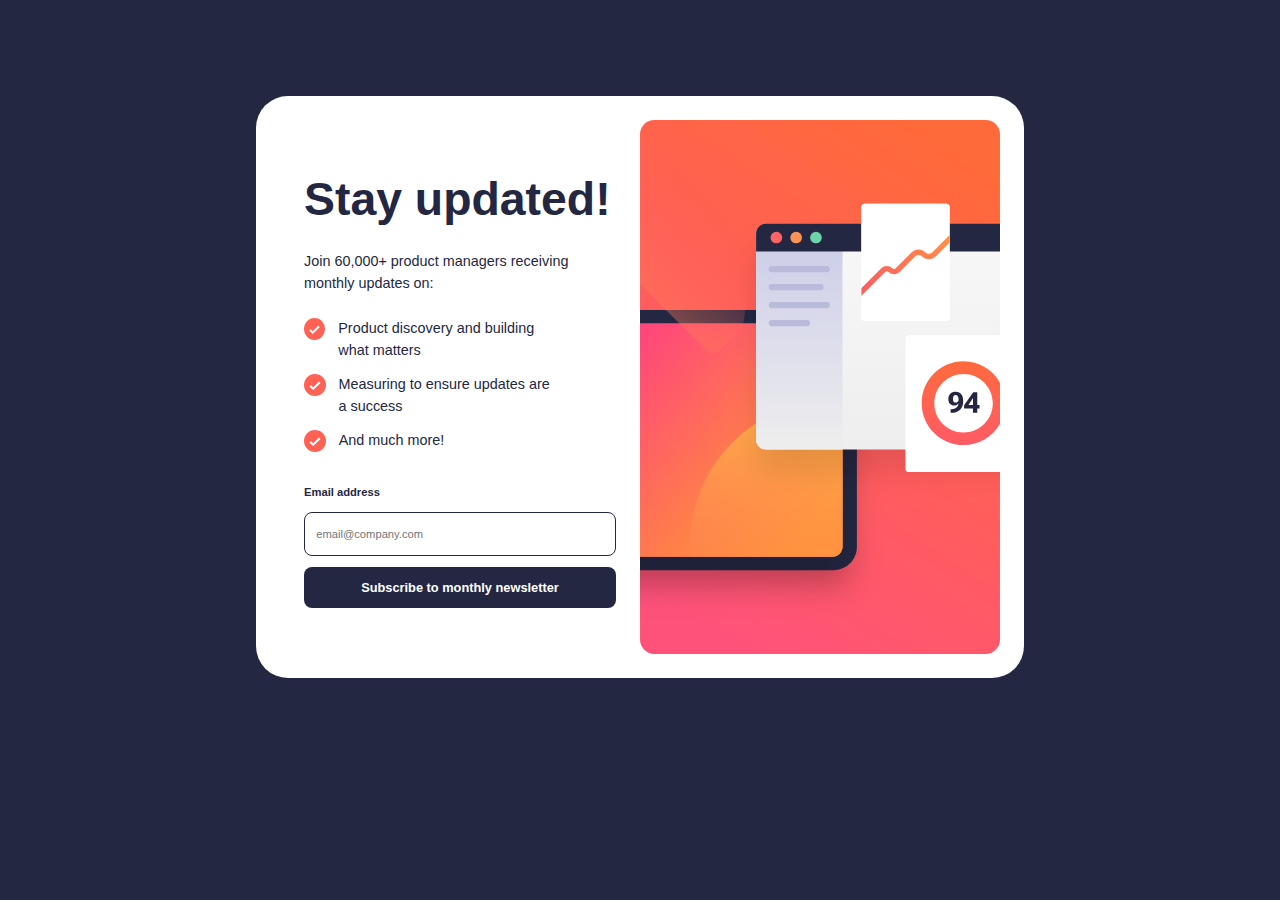
==== commit 71bc9856: "newsletter sign up with success message main" ====
--- a/index.html
+++ b/index.html
@@ -12,8 +12,8 @@
   <link rel="stylesheet" href="./css/style.css">
   <link rel="stylesheet" href="./css/desktop.css">
 
-  <!-- JS -->
-  <script defer src="./js/main.js"></script>
+  <!-- js -->
+  <script src="./js/main.js" defer></script>
 
   <title>Frontend Mentor | Newsletter sign-up form with success message</title>
 </head>
@@ -38,12 +38,14 @@
           <li><img src="./assets/images/icon-list.svg" alt="list icon">Measuring to ensure updates are a success</li>
           <li><img src="./assets/images/icon-list.svg" alt="list icon">And much more!</li>
         </ul>
-
+        <!-- Form -->
         <form action="#" method="POST" class="form" id="subscription-form" novalidate>
-          <label for="email">Email address</label>
+          <div class="errorMessage">
+            <label for="email">Email address</label>
+            <div class="form-field__messages" class="show-error" aria-live="polite">Valid email required</div>
+          </div>
           <input type="email" title="Valid email required" id="email" name="email" placeholder="email@company.com"
             required>
-          <div class="form-field__messages" aria-live="polite"></div>
           <button type="submit" aria-expanded="undefined" class="btn">Subscribe to monthly newsletter</button>
         </form>
       </div>
--- a/css/style.css
+++ b/css/style.css
@@ -158,11 +158,6 @@
   outline: none;
 }
 
-/* .form input:not(:focus):invalid {
-  background: hsl(4, 100%, 67%, 20%);
-  border: 1px solid var(--Color-Tomato);
-} */
-
 .form input, .form button {
   padding: var(--Margin-top-1rem);
   border-radius: 0.5rem;
@@ -188,9 +183,26 @@
   box-shadow: 4px 4px 14px var(--Color-Tomato);
 }
 
+.errorMessage {
+  display: flex;
+  align-items: center;
+  justify-content: space-between;
+}
+
+.form .form-field__messages {
+  display: none;
+  font-size: .8em;
+  font-weight: var(--font-weight-700);
+  color: var(--Color-Tomato);
+}
+
+.form .show-error {
+  display: block;
+}
+
 /* ********************************************************************** */
 
-/* Success-message */
+/* Success-message styling */
 
 .container {
   background: var(--Color-White);
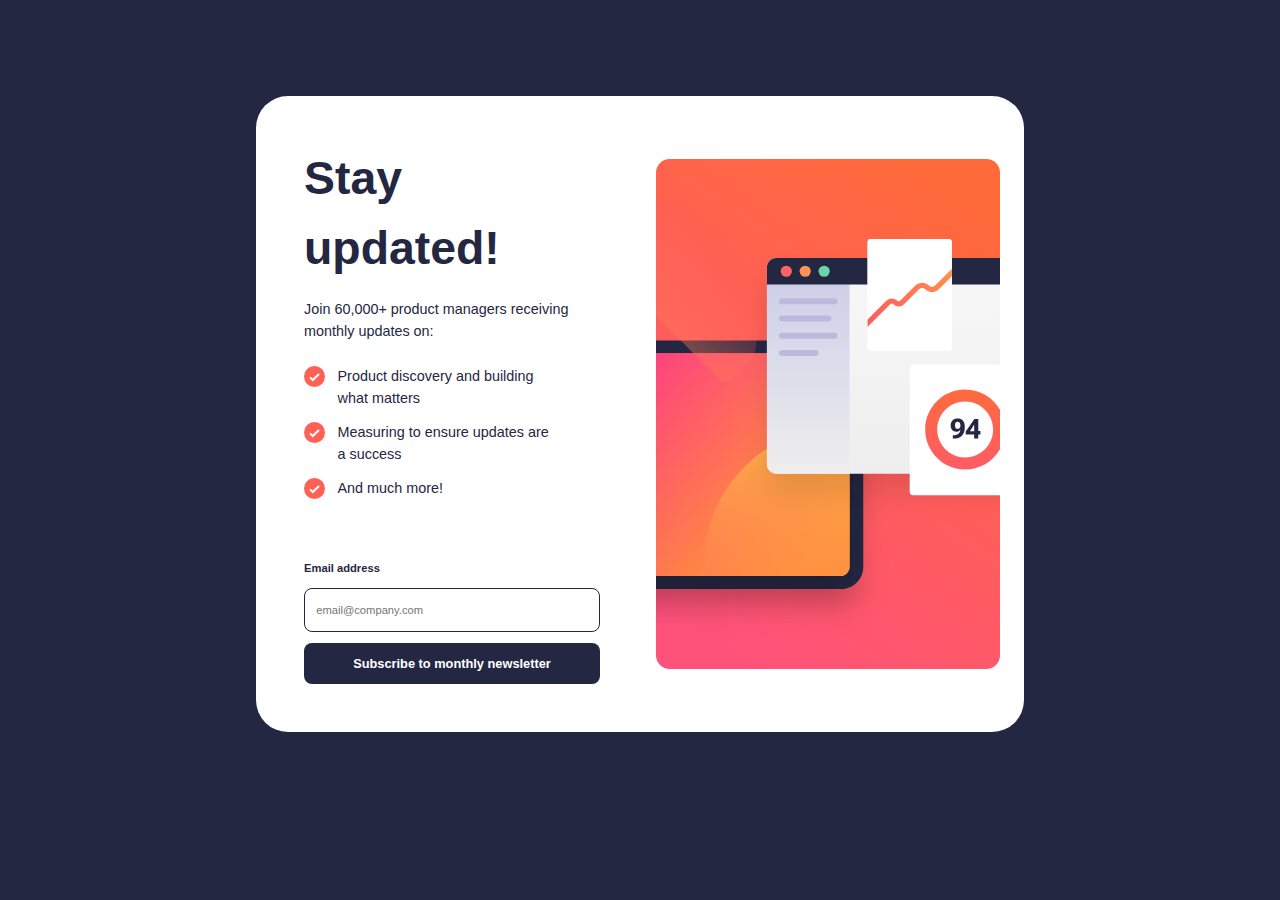
==== commit ac226949: "newsletter sign up with success message main" ====
--- a/index.html
+++ b/index.html
@@ -21,13 +21,11 @@
 <body>
 
   <!-- Sign-up form start -->
-
   <main>
-    <section class="bg-white">
+    <section class="bg-white" data-panel="first" class="hidden" id="form-container">
       <picture>
         <source media="(min-width: 540px)" srcset="./assets/images/illustration-sign-up-desktop.svg">
-        <img src="./assets/images/illustration-sign-up-mobile.svg" alt="Sign-up illustration"
-          class="sign-up-illustration">
+        <img src="./assets/images/illustration-sign-up-mobile.svg" alt="" class="sign-up-illustration">
       </picture>
       <div class="form-container">
         <h1>Stay updated!</h1>
@@ -40,18 +38,19 @@
         </ul>
         <!-- Form -->
         <form action="#" method="POST" class="form" id="subscription-form" novalidate>
-          <div class="errorMessage">
-            <label for="email">Email address</label>
-            <div class="form-field__messages" class="show-error" aria-live="polite">Valid email required</div>
+          <div id="errorMessage" aria-live="polite">
+            <div class="form-field__messages" class="hidden">Valid email required</div>
           </div>
-          <input type="email" title="Valid email required" id="email" name="email" placeholder="email@company.com"
-            required>
-          <button type="submit" aria-expanded="undefined" class="btn">Subscribe to monthly newsletter</button>
+          <label for="email">Email address</label>
+          <input type="email" title="Valid email required" id="email" name="email" aria-describedby="errorMessage"
+            placeholder="email@company.com" autocomplete="email" required>
+          <button type="submit" class="btn">Subscribe to monthly newsletter</button>
         </form>
       </div>
     </section>
 
-    <section id="success-message">
+    <!-- Success message -->
+    <section id="success-message" data-panel="second" aria-hidden="true" hidden>
       <div class="container flex">
         <div class="content">
           <picture>
--- a/css/style.css
+++ b/css/style.css
@@ -183,21 +183,19 @@
   box-shadow: 4px 4px 14px var(--Color-Tomato);
 }
 
-.errorMessage {
+.form .form-field__messages {
+  visibility: hidden;
+  font-size: .8em;
+  font-weight: var(--font-weight-700);
+  color: var(--Color-Tomato);
   display: flex;
-  align-items: center;
-  justify-content: space-between;
-}
-
-.form .form-field__messages {
-  display: none;
-  font-size: .8em;
-  font-weight: var(--font-weight-700);
-  color: var(--Color-Tomato);
-}
-
-.form .show-error {
-  display: block;
+  justify-content: right;
+  position: relative;
+  top: 1.8rem;
+}
+
+.hidden {
+  visibility: hidden;
 }
 
 /* ********************************************************************** */
@@ -256,10 +254,6 @@
   box-shadow: 4px 4px 14px var(--Color-Tomato);
 }
 
-#success-message {
-  display: none;
-}
-
 /* ************************************************************************************************** */
 
 @media (min-width: 540px) and (max-width: 767px) {
--- a/css/desktop.css
+++ b/css/desktop.css
@@ -7,6 +7,7 @@
   .bg-white {
     display: grid;
     grid-template-columns: repeat(2, 1fr);
+    gap: 2em;
     width: 90%;
     margin: 6rem auto;
     align-items: center;
@@ -66,6 +67,11 @@
   font-size: .7rem;
   padding: .7rem;
 }
+
+.form .form-field__messages {
+  font-size: .7rem;
+  top: 1.8rem;
+}
 }
 
 /* CSS for tablets in landscape */
@@ -76,6 +82,7 @@
   .bg-white {
     display: grid;
     grid-template-columns: repeat(2, 1fr);
+    gap: 2em;
     width: 80%;
     margin: 6rem auto;
     align-items: center;
@@ -135,6 +142,11 @@
   font-size: .9rem;
   padding: .8rem;
 }
+
+.form .form-field__messages {
+  font-size: .7rem;
+  top: 1.8rem;
+}
 }
 
 /* CSS for small laptops */
@@ -145,6 +157,7 @@
   .bg-white {
     display: grid;
     grid-template-columns: repeat(2, 1fr);
+    gap: 2em;
     width: 60%;
     margin: 6rem auto;
     align-items: center;
@@ -204,6 +217,11 @@
   font-size: .8rem;
   padding: .7rem;
 }
+
+.form .form-field__messages {
+  font-size: .7rem;
+  top: 1.8rem;
+}
 }
 
 /* CSS for regular desktops */
@@ -214,7 +232,8 @@
   .bg-white {
     display: grid;
     grid-template-columns: repeat(2, 1fr);
-    width: 56%;
+    gap: 2em;
+    width: 58%;
     margin: 4rem auto;
     align-items: center;
     padding: 1.5em;
@@ -273,6 +292,10 @@
   font-size: .9rem;
   padding: .8rem;
 }
+
+.form .form-field__messages {
+  top: 1.8rem;
+}
 }
 
 /* CSS for large desktops */
@@ -342,7 +365,11 @@
   font-size: .9rem;
   padding: .8rem;
 }
-}
-
-
-
+
+.form .form-field__messages {
+  top: 1.8rem;
+}
+}
+
+
+
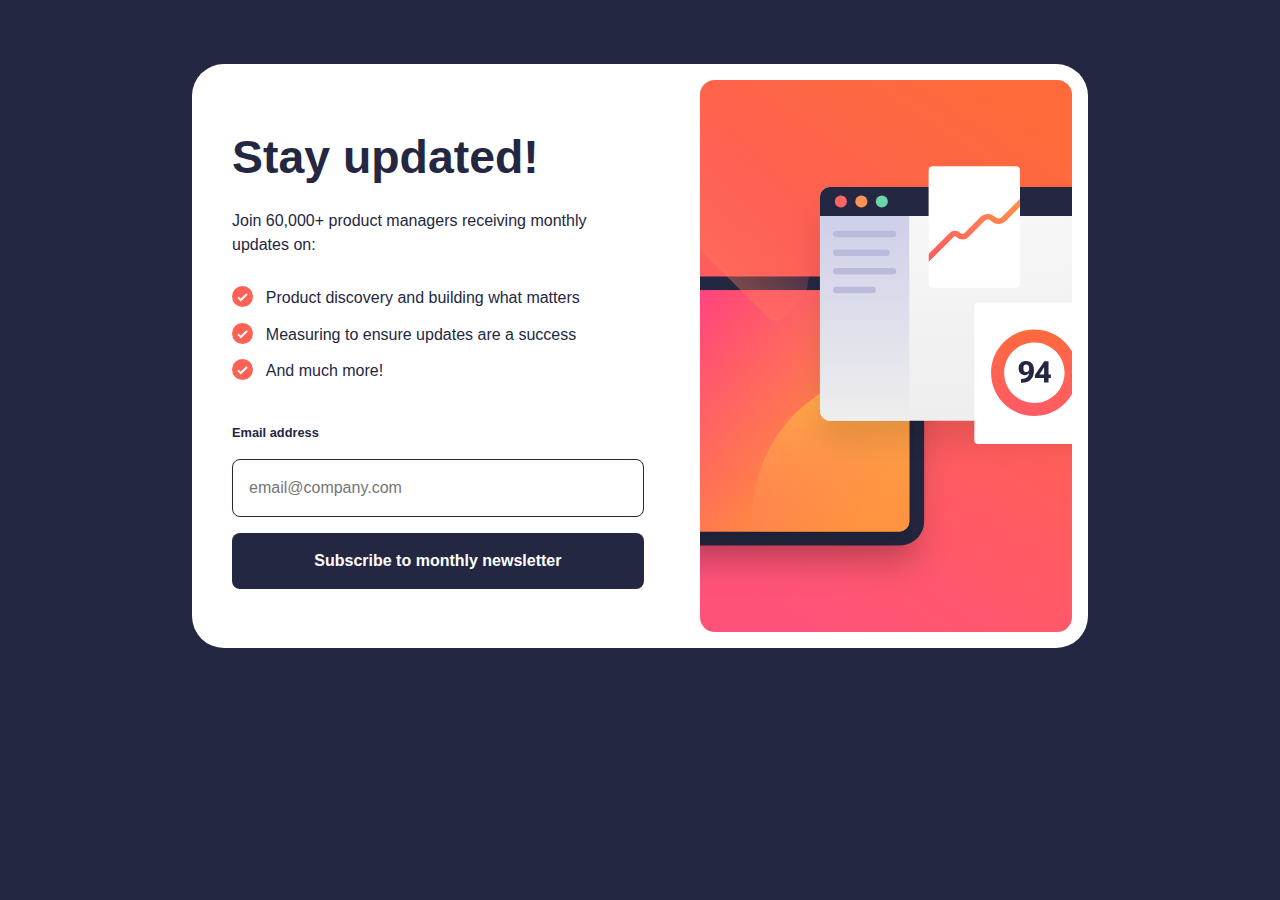
==== commit 53105fc0: "newsletter sign up with success message main" ====
--- a/index.html
+++ b/index.html
@@ -10,7 +10,6 @@
 
   <!-- css -->
   <link rel="stylesheet" href="./css/style.css">
-  <link rel="stylesheet" href="./css/desktop.css">
 
   <!-- js -->
   <script src="./js/main.js" defer></script>
@@ -22,11 +21,13 @@
 
   <!-- Sign-up form start -->
   <main>
-    <section class="bg-white" data-panel="first" class="hidden" id="form-container">
+    <section class="bg-white" data-panel="first" class="hidden" id="first">
+      <!-- Illustration -->
       <picture>
         <source media="(min-width: 540px)" srcset="./assets/images/illustration-sign-up-desktop.svg">
         <img src="./assets/images/illustration-sign-up-mobile.svg" alt="" class="sign-up-illustration">
       </picture>
+      <!-- Text -->
       <div class="form-container">
         <h1>Stay updated!</h1>
         <p>Join 60,000+ product managers receiving monthly updates on:</p>
@@ -37,20 +38,23 @@
           <li><img src="./assets/images/icon-list.svg" alt="list icon">And much more!</li>
         </ul>
         <!-- Form -->
-        <form action="#" method="POST" class="form" id="subscription-form" novalidate>
-          <div id="errorMessage" aria-live="polite">
-            <div class="form-field__messages" class="hidden">Valid email required</div>
+        <form action="#" method="POST" id="form" class="form" novalidate>
+          <!-- error -->
+          <div id="errorMessage" aria-live="polite" class="hidden">
+            <div class="error">Valid email required</div>
           </div>
+          <!-- input -->
           <label for="email">Email address</label>
-          <input type="email" title="Valid email required" id="email" name="email" aria-describedby="errorMessage"
-            placeholder="email@company.com" autocomplete="email" required>
+          <input type="text" title="Please enter your email address" id="email" name="email"
+            aria-describedby="errorMessage" placeholder="email@company.com" autocomplete="email" required>
+          <!-- button -->
           <button type="submit" class="btn">Subscribe to monthly newsletter</button>
         </form>
       </div>
     </section>
 
     <!-- Success message -->
-    <section id="success-message" data-panel="second" aria-hidden="true" hidden>
+    <section id="success-message" hidden>
       <div class="container flex">
         <div class="content">
           <picture>
--- a/css/style.css
+++ b/css/style.css
@@ -117,7 +117,7 @@
 
 /* form-container Text */
 .form-container h1 {
-  font-size: 2.8em;
+  font-size: 2.9em;
 }
 
 .form-container p {
@@ -153,27 +153,37 @@
   font-weight: var(--font-weight-700);
 }
 
+/* Error handling */
+.hidden {
+  visibility: hidden;
+  display: none;
+}
+
+.error {
+  display: flex;
+  justify-content: right;
+  font-size: 0.8em;
+  font-weight: var(--font-weight-700);
+  color: var(--Color-Tomato);
+  position: relative;
+  top: 2rem;
+}
+
 .form input {
   border: 1px solid var(--Color-Dark-Slate-Grey);
-  outline: none;
+  outline: var(--Color-Charcoal-Grey);
 }
 
 .form input, .form button {
-  padding: var(--Margin-top-1rem);
+  padding: 1rem;
   border-radius: 0.5rem;
-}
-
-.form input::placeholder {
-  font-size: 1em;
 }
 
 .form button {
   background: var(--Color-Dark-Slate-Grey);
   color: var(--Color-White);
-  font-size: 1em;
   font-weight: var(--font-weight-700);
   border: none;
-  outline: none;
   cursor: pointer;
   transition: all ease-in-out 0.2s;
 }
@@ -183,20 +193,109 @@
   box-shadow: 4px 4px 14px var(--Color-Tomato);
 }
 
-.form .form-field__messages {
-  visibility: hidden;
-  font-size: .8em;
-  font-weight: var(--font-weight-700);
-  color: var(--Color-Tomato);
-  display: flex;
-  justify-content: right;
-  position: relative;
-  top: 1.8rem;
-}
-
-.hidden {
-  visibility: hidden;
-}
+
+/************************* Media query first panel *************************** */
+@media (min-width: 48rem) {
+  body {
+    background: var(--Color-Dark-Slate-Grey);
+  }
+  /* bg-white */
+.bg-white {
+  background: var(--Color-White);
+  width: 92%;
+  margin: 4em auto;
+  display: flex;
+  flex-direction: row-reverse;
+  align-items: center;
+  justify-content: center;
+  padding: 1em;
+  gap: 2rem;
+  border-radius: 2rem;
+  box-shadow: 4px 6px var(0, 0, 0, 0.2);
+}
+}
+
+@media (min-width: 64.063rem) {
+  body {
+    background: var(--Color-Dark-Slate-Grey);
+  }
+  /* bg-white */
+.bg-white {
+  background: var(--Color-White);
+  width: 80%;
+  margin: 4em auto;
+  display: flex;
+  flex-direction: row-reverse;
+  align-items: center;
+  justify-content: center;
+  padding: 1em;
+  gap: 2rem;
+  border-radius: 2rem;
+  box-shadow: 4px 6px var(0, 0, 0, 0.2);
+}
+}
+
+@media (min-width: 75rem) {
+  body {
+    background: var(--Color-Dark-Slate-Grey);
+  }
+  /* bg-white */
+.bg-white {
+  background: var(--Color-White);
+  width: 70%;
+  margin: 4em auto;
+  display: flex;
+  flex-direction: row-reverse;
+  align-items: center;
+  justify-content: center;
+  padding: 1em;
+  gap: 2rem;
+  border-radius: 2rem;
+  box-shadow: 4px 6px var(0, 0, 0, 0.2);
+}
+}
+
+@media (min-width: 85rem) {
+  body {
+    background: var(--Color-Dark-Slate-Grey);
+  }
+  /* bg-white */
+.bg-white {
+  background: var(--Color-White);
+  width: 60%;
+  margin: 4em auto;
+  display: flex;
+  flex-direction: row-reverse;
+  align-items: center;
+  justify-content: center;
+  padding: 1em;
+  gap: 2rem;
+  border-radius: 2rem;
+  box-shadow: 4px 6px var(0, 0, 0, 0.2);
+}
+}
+
+@media (min-width: 115rem) {
+  body {
+    background: var(--Color-Dark-Slate-Grey);
+  }
+  /* bg-white */
+.bg-white {
+  background: var(--Color-White);
+  width: 50%;
+  margin: 4em auto;
+  display: flex;
+  flex-direction: row-reverse;
+  align-items: center;
+  justify-content: center;
+  padding: 1em;
+  gap: 2rem;
+  border-radius: 2rem;
+  box-shadow: 4px 6px var(0, 0, 0, 0.2);
+}
+}
+
+
 
 /* ********************************************************************** */
 
